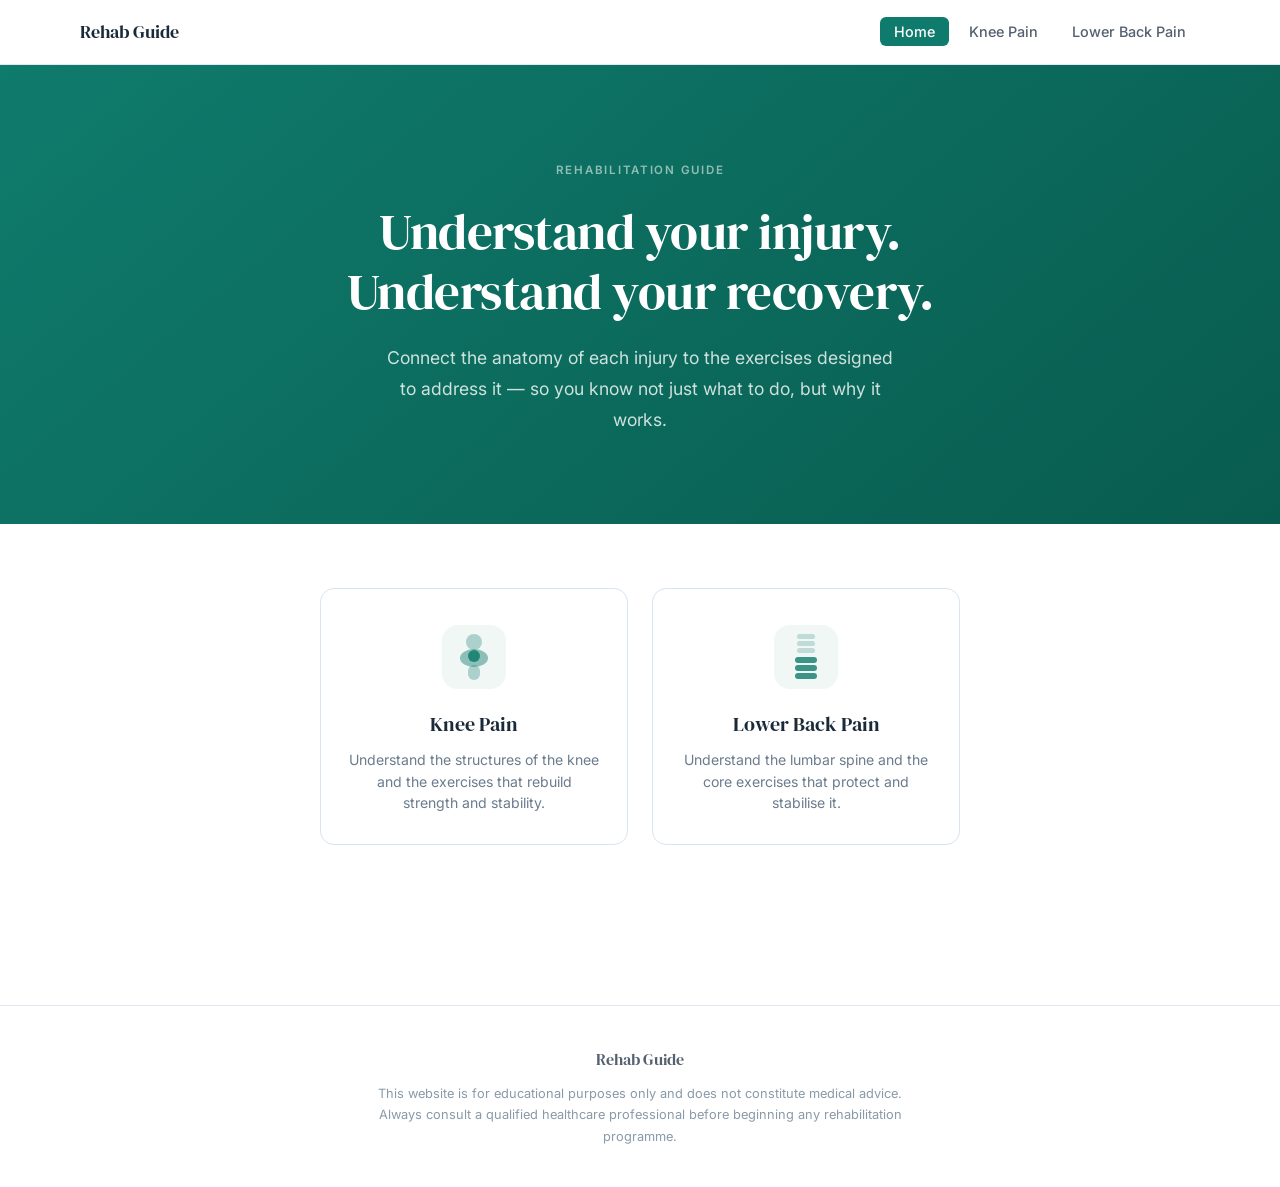
==== index.html @ edf99972 "Polish: hamburger nav, reorder knee cards, clean up inline styles - Add mobile hamburger menu to all" ====
<!DOCTYPE html>
<html lang="en">
<head>
  <meta charset="UTF-8" />
  <meta name="viewport" content="width=device-width, initial-scale=1.0" />
  <title>Rehab Guide — Understand Your Recovery</title>
  <link rel="preconnect" href="https://fonts.googleapis.com">
  <link rel="preconnect" href="https://fonts.gstatic.com" crossorigin>
  <link href="https://fonts.googleapis.com/css2?family=DM+Serif+Display&family=Inter:ital,wght@0,400;0,500;0,600;0,700;1,400&display=swap" rel="stylesheet">
  <link rel="stylesheet" href="styles.css" />
</head>
<body>

  <nav>
    <div class="nav-inner">
      <a href="index.html" class="nav-brand">Rehab Guide</a>
      <button class="nav-hamburger" aria-label="Toggle navigation" aria-expanded="false">
        <svg width="22" height="22" viewBox="0 0 22 22" fill="none" xmlns="http://www.w3.org/2000/svg" aria-hidden="true">
          <rect y="4" width="22" height="2" rx="1" fill="currentColor"/>
          <rect y="10" width="22" height="2" rx="1" fill="currentColor"/>
          <rect y="16" width="22" height="2" rx="1" fill="currentColor"/>
        </svg>
      </button>
      <ul class="nav-links">
        <li><a href="index.html" class="active">Home</a></li>
        <li><a href="knee-pain.html">Knee Pain</a></li>
        <li><a href="lower-back-pain.html">Lower Back Pain</a></li>
      </ul>
    </div>
  </nav>

  <main>
    <div class="home-hero-wrapper">
      <div class="home-hero">
        <div class="hero-eyebrow">Rehabilitation Guide</div>
        <h1>Understand your injury.<br>Understand your recovery.</h1>
        <p>Connect the anatomy of each injury to the exercises designed to address it — so you know not just what to do, but why it works.</p>
      </div>
    </div>

    <div class="page">
      <div class="injury-cards">

        <a href="knee-pain.html" class="injury-card fade-in-section">
          <div class="injury-card-icon" aria-hidden="true">
            <svg width="36" height="48" viewBox="0 0 36 48" fill="none" xmlns="http://www.w3.org/2000/svg">
              <rect x="10" y="1" width="16" height="16" rx="8" fill="currentColor" opacity="0.3"/>
              <ellipse cx="18" cy="25" rx="14" ry="9" fill="currentColor" opacity="0.45"/>
              <circle cx="18" cy="23" r="6" fill="currentColor" opacity="0.85"/>
              <rect x="12" y="32" width="12" height="15" rx="6" fill="currentColor" opacity="0.3"/>
            </svg>
          </div>
          <h2>Knee Pain</h2>
          <p>Understand the structures of the knee and the exercises that rebuild strength and stability.</p>
        </a>

        <a href="lower-back-pain.html" class="injury-card fade-in-section">
          <div class="injury-card-icon" aria-hidden="true">
            <svg width="32" height="48" viewBox="0 0 32 48" fill="none" xmlns="http://www.w3.org/2000/svg">
              <rect x="7" y="1" width="18" height="5" rx="2.5" fill="currentColor" opacity="0.22"/>
              <rect x="7" y="8" width="18" height="5" rx="2.5" fill="currentColor" opacity="0.22"/>
              <rect x="7" y="15" width="18" height="5" rx="2.5" fill="currentColor" opacity="0.22"/>
              <rect x="5" y="24" width="22" height="6" rx="3" fill="currentColor" opacity="0.8"/>
              <rect x="5" y="32" width="22" height="6" rx="3" fill="currentColor" opacity="0.8"/>
              <rect x="5" y="40" width="22" height="6" rx="3" fill="currentColor" opacity="0.8"/>
            </svg>
          </div>
          <h2>Lower Back Pain</h2>
          <p>Understand the lumbar spine and the core exercises that protect and stabilise it.</p>
        </a>

      </div>
    </div>
  </main>

  <footer>
    <p class="footer-brand">Rehab Guide</p>
    <p class="footer-disclaimer">This website is for educational purposes only and does not constitute medical advice. Always consult a qualified healthcare professional before beginning any rehabilitation programme.</p>
  </footer>

  <script src="script.js"></script>
</body>
</html>
---- styles.css ----
/* ===== Google Fonts ===== */
@import url('https://fonts.googleapis.com/css2?family=DM+Serif+Display&family=Inter:ital,wght@0,400;0,500;0,600;0,700;1,400&display=swap');

/* ===== Reset & Base ===== */
*, *::before, *::after {
  box-sizing: border-box;
  margin: 0;
  padding: 0;
}

html {
  scroll-behavior: smooth;
}

body {
  font-family: 'Inter', -apple-system, BlinkMacSystemFont, 'Segoe UI', sans-serif;
  background-color: #ffffff;
  color: #2c3e50;
  line-height: 1.7;
  font-size: 16px;
  -webkit-font-smoothing: antialiased;
}

/* ===== Headings — DM Serif Display ===== */
h1, h2, h3 {
  font-family: 'DM Serif Display', Georgia, serif;
  font-weight: 400;
}

/* ===== Navigation ===== */
nav {
  background-color: #ffffff;
  border-bottom: 1px solid #e2e8f0;
  position: sticky;
  top: 0;
  z-index: 100;
  transition: box-shadow 0.3s ease, border-color 0.3s ease;
}

nav.nav-scrolled {
  box-shadow: 0 2px 20px rgba(0, 0, 0, 0.09);
  border-bottom-color: transparent;
}

.nav-inner {
  max-width: 1200px;
  margin: 0 auto;
  padding: 0 40px;
  display: flex;
  align-items: center;
  justify-content: space-between;
  height: 64px;
}

.nav-brand {
  font-family: 'DM Serif Display', Georgia, serif;
  font-size: 1.15rem;
  font-weight: 400;
  color: #1a2a38;
  text-decoration: none;
}

.nav-links {
  display: flex;
  gap: 6px;
  list-style: none;
}

.nav-links a {
  text-decoration: none;
  color: #556070;
  font-size: 0.9rem;
  font-weight: 500;
  padding: 6px 14px;
  border-radius: 6px;
  transition: background-color 0.15s, color 0.15s;
}

.nav-links a:hover {
  background-color: #f0f7f5;
  color: #0f7b6c;
}

.nav-links a.active {
  background-color: #0f7b6c;
  color: #ffffff;
}

/* ===== Homepage Hero ===== */
.home-hero-wrapper {
  background: linear-gradient(140deg, #0f7b6c 0%, #085c4f 100%);
  padding: 96px 40px 88px;
  text-align: center;
}

.home-hero {
  max-width: 640px;
  margin: 0 auto;
}

.hero-eyebrow {
  font-size: 0.72rem;
  font-weight: 600;
  letter-spacing: 0.15em;
  text-transform: uppercase;
  color: rgba(255, 255, 255, 0.55);
  margin-bottom: 20px;
}

.home-hero h1 {
  font-size: 3.2rem;
  line-height: 1.18;
  margin-bottom: 22px;
  color: #ffffff;
  letter-spacing: -0.01em;
}

.home-hero > p {
  font-size: 1.1rem;
  color: rgba(255, 255, 255, 0.8);
  line-height: 1.75;
  max-width: 520px;
  margin: 0 auto;
}

/* ===== Page Layout ===== */
.page {
  max-width: 1200px;
  margin: 0 auto;
  padding: 64px 40px 80px;
}

/* ===== Injury Cards ===== */
.injury-cards {
  display: grid;
  grid-template-columns: 1fr 1fr;
  gap: 24px;
  max-width: 640px;
  margin: 0 auto;
}

.injury-card {
  display: block;
  text-decoration: none;
  background-color: #ffffff;
  border: 1.5px solid #d9e4ee;
  border-radius: 14px;
  padding: 36px 28px 30px;
  text-align: center;
  transition: border-color 0.2s, box-shadow 0.2s, transform 0.2s;
}

.injury-card:hover {
  border-color: #0f7b6c;
  box-shadow: 0 8px 32px rgba(15, 123, 108, 0.14);
  transform: translateY(-4px);
}

.injury-card-icon {
  display: flex;
  align-items: center;
  justify-content: center;
  width: 64px;
  height: 64px;
  background-color: #f0f7f5;
  border-radius: 16px;
  margin: 0 auto 18px;
  color: #0f7b6c;
  transition: background-color 0.2s;
}

.injury-card:hover .injury-card-icon {
  background-color: #d9eeea;
}

.injury-card h2 {
  font-size: 1.25rem;
  color: #1a2a38;
  margin-bottom: 8px;
}

.injury-card p {
  font-size: 0.88rem;
  color: #6b7c8d;
  line-height: 1.55;
}

/* ===== Inner Page Header ===== */
.page-header {
  padding-bottom: 40px;
  border-bottom: 1px solid #e2e8f0;
  margin-bottom: 52px;
}

.page-header .label {
  font-size: 0.72rem;
  font-weight: 600;
  letter-spacing: 0.13em;
  text-transform: uppercase;
  color: #0f7b6c;
  margin-bottom: 12px;
  display: block;
}

.page-header h1 {
  font-size: 2.7rem;
  line-height: 1.15;
  color: #1a2a38;
  margin-bottom: 14px;
  letter-spacing: -0.02em;
}

.page-header p {
  font-size: 1.05rem;
  color: #556070;
  max-width: 600px;
  line-height: 1.72;
}

/* ===== Section Titles ===== */
.section-title {
  font-size: 1.4rem;
  color: #1a2a38;
  margin-bottom: 20px;
  letter-spacing: -0.01em;
}

.subsection-title {
  font-size: 1rem;
  color: #1a2a38;
  margin-top: 28px;
  margin-bottom: 12px;
  letter-spacing: -0.01em;
}

/* ===== Anatomy Section ===== */
.anatomy-section {
  margin-bottom: 52px;
  max-width: 780px;
}

.anatomy-section p {
  color: #3d4f60;
  margin-bottom: 16px;
  line-height: 1.75;
}

.anatomy-section p:last-child {
  margin-bottom: 0;
}

.muscle-list {
  list-style: none;
  margin: 20px 0;
  display: flex;
  flex-direction: column;
  gap: 10px;
}

.muscle-list li {
  display: flex;
  gap: 14px;
  padding: 14px 18px;
  background-color: #f0f7f5;
  border-radius: 8px;
  border-left: 3px solid #0f7b6c;
  font-size: 0.94rem;
  color: #3d4f60;
  line-height: 1.55;
}

.muscle-list li strong {
  color: #0a5c51;
  font-weight: 600;
  flex-shrink: 0;
}

.structures-list {
  list-style: none;
  margin: 16px 0;
  display: flex;
  flex-direction: column;
  gap: 10px;
}

.structures-list li {
  display: flex;
  align-items: flex-start;
  gap: 12px;
  font-size: 0.94rem;
  color: #3d4f60;
  line-height: 1.55;
}

.structures-list li::before {
  content: '';
  display: inline-block;
  width: 7px;
  height: 7px;
  background-color: #0f7b6c;
  border-radius: 50%;
  margin-top: 8px;
  flex-shrink: 0;
}

.anatomy-note {
  margin-top: 28px;
  padding: 18px 22px;
  background-color: #e4f3ef;
  border-radius: 8px;
  border-left: 3px solid #0f7b6c;
  font-size: 0.93rem;
  color: #3d4f60;
  line-height: 1.65;
}

.anatomy-note strong {
  color: #0a5c51;
}

/* ===== Bridge Section ===== */
.bridge-section {
  background-color: #d9eeea;
  border-radius: 14px;
  padding: 32px 40px;
  margin-bottom: 52px;
}

.bridge-section .section-title {
  color: #0a5c51;
  margin-bottom: 12px;
}

.bridge-section p {
  color: #3d4f60;
  font-size: 0.98rem;
  max-width: 700px;
  line-height: 1.75;
}

/* ===== Exercises Section ===== */
.exercises-section .section-title {
  margin-bottom: 28px;
}

.exercises-grid {
  display: grid;
  grid-template-columns: 1fr 1fr;
  gap: 24px;
}

.exercise-card {
  background-color: #ffffff;
  border: 1.5px solid #d9e4ee;
  border-radius: 14px;
  overflow: hidden;
  transition: transform 0.22s ease, box-shadow 0.22s ease, border-color 0.22s;
}

.exercise-card:hover {
  transform: translateY(-5px);
  box-shadow: 0 12px 36px rgba(15, 123, 108, 0.14);
  border-color: #0f7b6c;
}

.exercise-card-header {
  background-color: #f0f7f5;
  padding: 16px 24px 18px;
  border-bottom: 1px solid #e2eaf2;
}

.exercise-phase {
  display: inline-block;
  font-size: 0.64rem;
  font-weight: 700;
  letter-spacing: 0.1em;
  text-transform: uppercase;
  padding: 3px 9px;
  border-radius: 20px;
  margin-bottom: 8px;
}

.phase-1 { background-color: #ddf0eb; color: #0a5c51; }
.phase-2 { background-color: #b8dfd6; color: #075046; }
.phase-3 { background-color: #0f7b6c; color: #ffffff; }

.exercise-card-header h3 {
  font-size: 1.15rem;
  color: #1a2a38;
  letter-spacing: -0.01em;
}

.exercise-card-body {
  padding: 20px 24px;
  display: grid;
  grid-template-columns: 1fr 1fr;
  gap: 20px;
}

.exercise-section-label {
  font-size: 0.67rem;
  font-weight: 700;
  letter-spacing: 0.11em;
  text-transform: uppercase;
  margin-bottom: 8px;
  display: block;
}

.how-to .exercise-section-label {
  color: #0f7b6c;
}

.why-it-works .exercise-section-label {
  color: #0a5c51;
}

.exercise-card-body p {
  font-size: 0.91rem;
  color: #3d4f60;
  line-height: 1.68;
}

.how-to {
  padding-right: 20px;
  border-right: 1px solid #e2eaf2;
}

/* ===== Footer ===== */
footer {
  border-top: 1px solid #e2e8f0;
  padding: 40px;
  text-align: center;
  margin-top: 80px;
}

.footer-brand {
  font-family: 'DM Serif Display', Georgia, serif;
  font-size: 1rem;
  color: #556070;
  margin-bottom: 10px;
}

.footer-disclaimer {
  font-size: 0.8rem;
  color: #8a9aaa;
  max-width: 540px;
  margin: 0 auto;
  line-height: 1.65;
}

/* ===== Anatomy Figure ===== */
.anatomy-figure {
  margin: 32px auto;
  max-width: 440px;
  background-color: #f0f7f5;
  border: 1px solid #e2eaf2;
  border-radius: 12px;
  overflow: hidden;
  text-align: center;
}

.anatomy-figure img {
  width: 100%;
  max-height: 360px;
  object-fit: contain;
  display: block;
  padding: 16px;
}

figcaption {
  font-size: 0.74rem;
  color: #8a9aaa;
  padding: 6px 14px 12px;
  line-height: 1.5;
  font-style: italic;
}

/* ===== Exercise Image ===== */
.exercise-image {
  background-color: #f0f7f5;
  border-bottom: 1px solid #e2eaf2;
}

.exercise-image img {
  width: 100%;
  height: 220px;
  object-fit: contain;
  display: block;
}

.exercise-image figcaption {
  padding: 6px 16px 10px;
  text-align: center;
}

/* ===== Scroll Fade Animation ===== */
.fade-in-section {
  opacity: 0;
  transform: translateY(28px);
  transition: opacity 0.6s ease, transform 0.6s ease;
}

.fade-in-section.is-visible {
  opacity: 1;
  transform: translateY(0);
}

/* ===== Hamburger Button ===== */
.nav-hamburger {
  display: none;
  background: none;
  border: none;
  cursor: pointer;
  padding: 6px;
  color: #556070;
  border-radius: 6px;
  transition: background-color 0.15s, color 0.15s;
}

.nav-hamburger:hover {
  background-color: #f0f7f5;
  color: #0f7b6c;
}

.nav-hamburger svg {
  display: block;
}

/* ===== Tablet: collapse exercise grid ===== */
@media (max-width: 900px) {
  .exercises-grid {
    grid-template-columns: 1fr;
  }
}

/* ===== Mobile ===== */
@media (max-width: 640px) {
  .home-hero-wrapper {
    padding: 64px 24px 56px;
  }

  .home-hero h1 {
    font-size: 2.1rem;
  }

  .injury-cards {
    grid-template-columns: 1fr;
    max-width: 100%;
  }

  .nav-inner {
    padding: 0 16px;
    flex-wrap: wrap;
    height: auto;
    min-height: 56px;
  }

  .nav-brand {
    font-size: 1rem;
    padding: 16px 0;
  }

  .nav-hamburger {
    display: flex;
    align-items: center;
    justify-content: center;
  }

  .nav-links {
    display: none;
    flex-direction: column;
    width: 100%;
    padding: 8px 0 16px;
    gap: 2px;
  }

  .nav-links.nav-open {
    display: flex;
  }

  .nav-links a {
    padding: 10px 12px;
    font-size: 0.9rem;
    border-radius: 8px;
  }

  .page-header h1 {
    font-size: 1.9rem;
  }

  .page {
    padding: 40px 20px 60px;
  }

  .bridge-section {
    padding: 24px 20px;
  }

  .anatomy-section {
    max-width: 100%;
  }

  .exercise-card-body {
    grid-template-columns: 1fr;
    gap: 16px;
  }

  .how-to {
    padding-right: 0;
    border-right: none;
    border-bottom: 1px solid #e2eaf2;
    padding-bottom: 16px;
  }

  footer {
    padding: 32px 20px;
  }
}
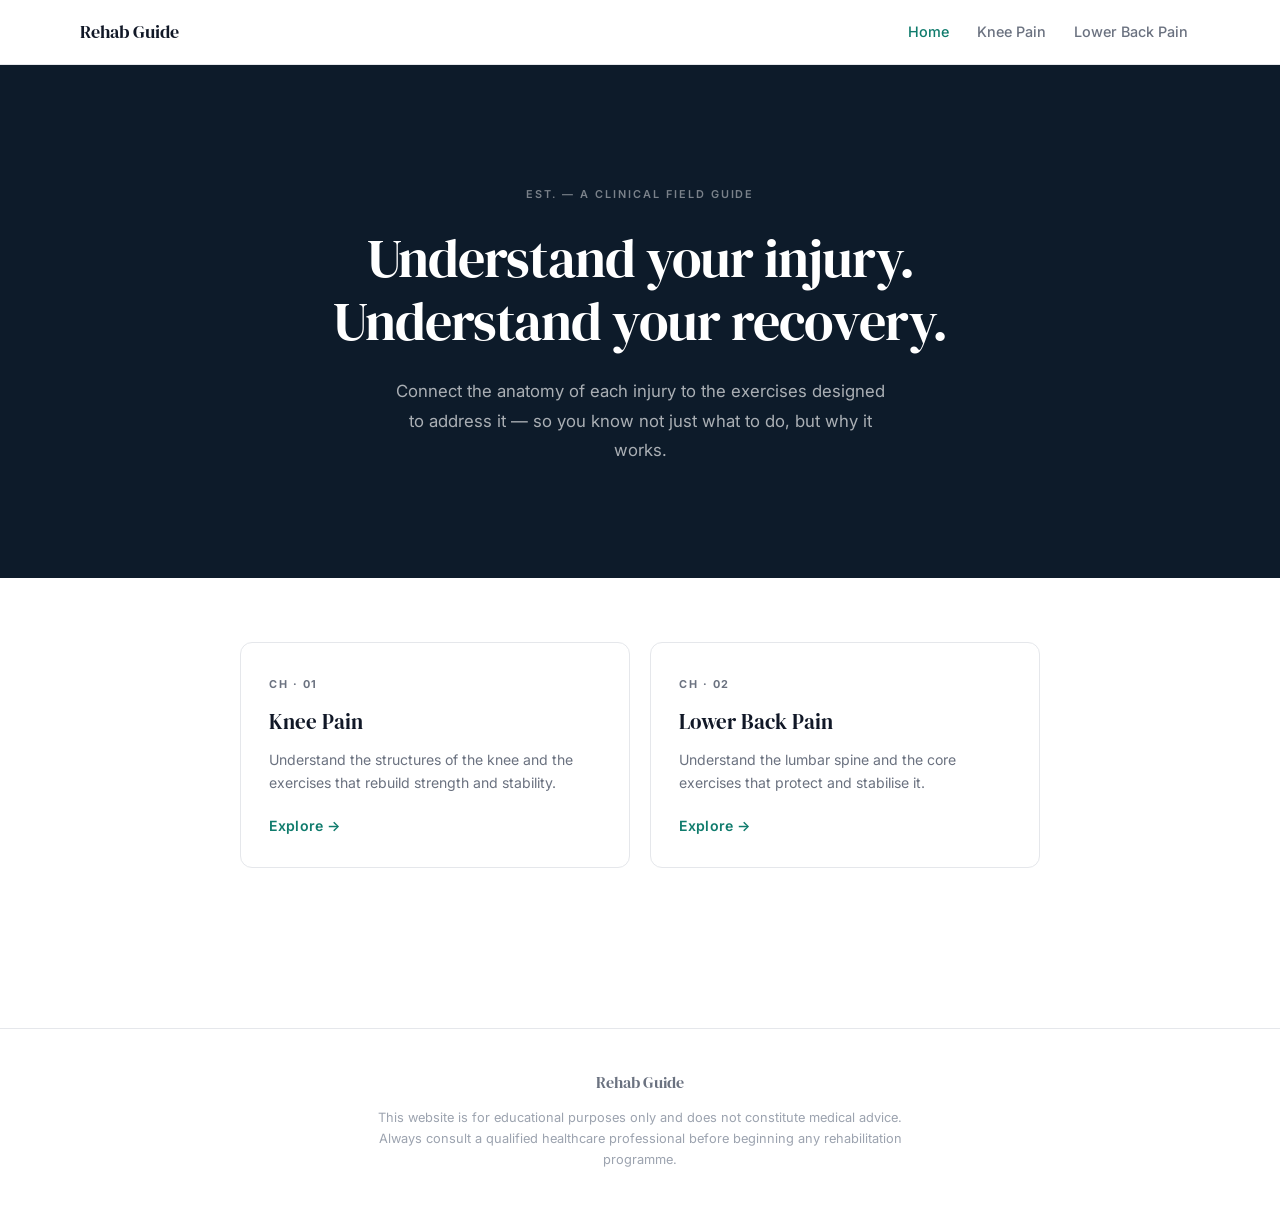
==== commit 046c790f: "Editorial redesign inspired by The Rowing Index - Dark navy hero (#0d1b2a), replacing teal gradient " ====
--- a/index.html
+++ b/index.html
@@ -32,7 +32,7 @@
   <main>
     <div class="home-hero-wrapper">
       <div class="home-hero">
-        <div class="hero-eyebrow">Rehabilitation Guide</div>
+        <div class="hero-eyebrow">Est. — A clinical field guide</div>
         <h1>Understand your injury.<br>Understand your recovery.</h1>
         <p>Connect the anatomy of each injury to the exercises designed to address it — so you know not just what to do, but why it works.</p>
       </div>
@@ -42,31 +42,17 @@
       <div class="injury-cards">
 
         <a href="knee-pain.html" class="injury-card fade-in-section">
-          <div class="injury-card-icon" aria-hidden="true">
-            <svg width="36" height="48" viewBox="0 0 36 48" fill="none" xmlns="http://www.w3.org/2000/svg">
-              <rect x="10" y="1" width="16" height="16" rx="8" fill="currentColor" opacity="0.3"/>
-              <ellipse cx="18" cy="25" rx="14" ry="9" fill="currentColor" opacity="0.45"/>
-              <circle cx="18" cy="23" r="6" fill="currentColor" opacity="0.85"/>
-              <rect x="12" y="32" width="12" height="15" rx="6" fill="currentColor" opacity="0.3"/>
-            </svg>
-          </div>
+          <span class="card-chapter">CH · 01</span>
           <h2>Knee Pain</h2>
           <p>Understand the structures of the knee and the exercises that rebuild strength and stability.</p>
+          <span class="card-cta">Explore →</span>
         </a>
 
         <a href="lower-back-pain.html" class="injury-card fade-in-section">
-          <div class="injury-card-icon" aria-hidden="true">
-            <svg width="32" height="48" viewBox="0 0 32 48" fill="none" xmlns="http://www.w3.org/2000/svg">
-              <rect x="7" y="1" width="18" height="5" rx="2.5" fill="currentColor" opacity="0.22"/>
-              <rect x="7" y="8" width="18" height="5" rx="2.5" fill="currentColor" opacity="0.22"/>
-              <rect x="7" y="15" width="18" height="5" rx="2.5" fill="currentColor" opacity="0.22"/>
-              <rect x="5" y="24" width="22" height="6" rx="3" fill="currentColor" opacity="0.8"/>
-              <rect x="5" y="32" width="22" height="6" rx="3" fill="currentColor" opacity="0.8"/>
-              <rect x="5" y="40" width="22" height="6" rx="3" fill="currentColor" opacity="0.8"/>
-            </svg>
-          </div>
+          <span class="card-chapter">CH · 02</span>
           <h2>Lower Back Pain</h2>
           <p>Understand the lumbar spine and the core exercises that protect and stabilise it.</p>
+          <span class="card-cta">Explore →</span>
         </a>
 
       </div>
--- a/styles.css
+++ b/styles.css
@@ -15,7 +15,7 @@
 body {
   font-family: 'Inter', -apple-system, BlinkMacSystemFont, 'Segoe UI', sans-serif;
   background-color: #ffffff;
-  color: #2c3e50;
+  color: #374151;
   line-height: 1.7;
   font-size: 16px;
   -webkit-font-smoothing: antialiased;
@@ -25,20 +25,21 @@
 h1, h2, h3 {
   font-family: 'DM Serif Display', Georgia, serif;
   font-weight: 400;
+  color: #111827;
 }
 
 /* ===== Navigation ===== */
 nav {
   background-color: #ffffff;
-  border-bottom: 1px solid #e2e8f0;
+  border-bottom: 1px solid #e5e7eb;
   position: sticky;
   top: 0;
   z-index: 100;
-  transition: box-shadow 0.3s ease, border-color 0.3s ease;
+  transition: box-shadow 0.3s ease;
 }
 
 nav.nav-scrolled {
-  box-shadow: 0 2px 20px rgba(0, 0, 0, 0.09);
+  box-shadow: 0 2px 16px rgba(0, 0, 0, 0.07);
   border-bottom-color: transparent;
 }
 
@@ -56,40 +57,38 @@
   font-family: 'DM Serif Display', Georgia, serif;
   font-size: 1.15rem;
   font-weight: 400;
-  color: #1a2a38;
+  color: #111827;
   text-decoration: none;
 }
 
 .nav-links {
   display: flex;
-  gap: 6px;
+  gap: 4px;
   list-style: none;
 }
 
 .nav-links a {
   text-decoration: none;
-  color: #556070;
+  color: #6b7280;
   font-size: 0.9rem;
   font-weight: 500;
-  padding: 6px 14px;
+  padding: 6px 12px;
   border-radius: 6px;
-  transition: background-color 0.15s, color 0.15s;
+  transition: color 0.15s;
 }
 
 .nav-links a:hover {
-  background-color: #f0f7f5;
+  color: #111827;
+}
+
+.nav-links a.active {
   color: #0f7b6c;
-}
-
-.nav-links a.active {
-  background-color: #0f7b6c;
-  color: #ffffff;
 }
 
 /* ===== Homepage Hero ===== */
 .home-hero-wrapper {
-  background: linear-gradient(140deg, #0f7b6c 0%, #085c4f 100%);
-  padding: 96px 40px 88px;
+  background-color: #0d1b2a;
+  padding: 120px 40px 112px;
   text-align: center;
 }
 
@@ -99,27 +98,27 @@
 }
 
 .hero-eyebrow {
-  font-size: 0.72rem;
+  font-size: 0.68rem;
   font-weight: 600;
-  letter-spacing: 0.15em;
+  letter-spacing: 0.18em;
   text-transform: uppercase;
-  color: rgba(255, 255, 255, 0.55);
-  margin-bottom: 20px;
+  color: rgba(255, 255, 255, 0.45);
+  margin-bottom: 24px;
 }
 
 .home-hero h1 {
-  font-size: 3.2rem;
-  line-height: 1.18;
-  margin-bottom: 22px;
+  font-size: 3.4rem;
+  line-height: 1.15;
+  margin-bottom: 24px;
   color: #ffffff;
-  letter-spacing: -0.01em;
+  letter-spacing: -0.02em;
 }
 
 .home-hero > p {
-  font-size: 1.1rem;
-  color: rgba(255, 255, 255, 0.8);
-  line-height: 1.75;
-  max-width: 520px;
+  font-size: 1.05rem;
+  color: rgba(255, 255, 255, 0.65);
+  line-height: 1.78;
+  max-width: 500px;
   margin: 0 auto;
 }
 
@@ -130,12 +129,57 @@
   padding: 64px 40px 80px;
 }
 
+/* ===== Chapter / Section Numbering ===== */
+.chapter-label {
+  font-size: 0.68rem;
+  font-weight: 700;
+  letter-spacing: 0.18em;
+  text-transform: uppercase;
+  color: #0f7b6c;
+  margin-bottom: 10px;
+  display: block;
+}
+
+.section-marker {
+  font-size: 0.68rem;
+  font-weight: 700;
+  letter-spacing: 0.14em;
+  text-transform: uppercase;
+  color: #6b7280;
+  margin-bottom: 10px;
+  display: block;
+}
+
+.card-chapter {
+  font-size: 0.68rem;
+  font-weight: 700;
+  letter-spacing: 0.14em;
+  text-transform: uppercase;
+  color: #6b7280;
+  margin-bottom: 10px;
+  display: block;
+}
+
+.card-cta {
+  display: inline-block;
+  margin-top: 20px;
+  font-size: 0.88rem;
+  font-weight: 600;
+  color: #0f7b6c;
+  text-decoration: none;
+  letter-spacing: 0.01em;
+}
+
+.card-cta:hover {
+  text-decoration: underline;
+}
+
 /* ===== Injury Cards ===== */
 .injury-cards {
   display: grid;
   grid-template-columns: 1fr 1fr;
-  gap: 24px;
-  max-width: 640px;
+  gap: 20px;
+  max-width: 800px;
   margin: 0 auto;
 }
 
@@ -143,76 +187,47 @@
   display: block;
   text-decoration: none;
   background-color: #ffffff;
-  border: 1.5px solid #d9e4ee;
-  border-radius: 14px;
-  padding: 36px 28px 30px;
-  text-align: center;
-  transition: border-color 0.2s, box-shadow 0.2s, transform 0.2s;
+  border: 1px solid #e5e7eb;
+  border-radius: 12px;
+  padding: 32px 28px 28px;
+  transition: box-shadow 0.2s, transform 0.2s;
 }
 
 .injury-card:hover {
-  border-color: #0f7b6c;
-  box-shadow: 0 8px 32px rgba(15, 123, 108, 0.14);
-  transform: translateY(-4px);
-}
-
-.injury-card-icon {
-  display: flex;
-  align-items: center;
-  justify-content: center;
-  width: 64px;
-  height: 64px;
-  background-color: #f0f7f5;
-  border-radius: 16px;
-  margin: 0 auto 18px;
-  color: #0f7b6c;
-  transition: background-color 0.2s;
-}
-
-.injury-card:hover .injury-card-icon {
-  background-color: #d9eeea;
+  box-shadow: 0 4px 24px rgba(0, 0, 0, 0.08);
+  transform: translateY(-3px);
 }
 
 .injury-card h2 {
-  font-size: 1.25rem;
-  color: #1a2a38;
-  margin-bottom: 8px;
+  font-size: 1.3rem;
+  color: #111827;
+  margin-bottom: 10px;
 }
 
 .injury-card p {
   font-size: 0.88rem;
-  color: #6b7c8d;
-  line-height: 1.55;
+  color: #6b7280;
+  line-height: 1.6;
 }
 
 /* ===== Inner Page Header ===== */
 .page-header {
   padding-bottom: 40px;
-  border-bottom: 1px solid #e2e8f0;
-  margin-bottom: 52px;
-}
-
-.page-header .label {
-  font-size: 0.72rem;
-  font-weight: 600;
-  letter-spacing: 0.13em;
-  text-transform: uppercase;
-  color: #0f7b6c;
-  margin-bottom: 12px;
-  display: block;
+  border-bottom: 1px solid #e5e7eb;
+  margin-bottom: 56px;
 }
 
 .page-header h1 {
-  font-size: 2.7rem;
-  line-height: 1.15;
-  color: #1a2a38;
+  font-size: 2.8rem;
+  line-height: 1.12;
+  color: #111827;
   margin-bottom: 14px;
   letter-spacing: -0.02em;
 }
 
 .page-header p {
   font-size: 1.05rem;
-  color: #556070;
+  color: #6b7280;
   max-width: 600px;
   line-height: 1.72;
 }
@@ -220,14 +235,14 @@
 /* ===== Section Titles ===== */
 .section-title {
   font-size: 1.4rem;
-  color: #1a2a38;
+  color: #111827;
   margin-bottom: 20px;
   letter-spacing: -0.01em;
 }
 
 .subsection-title {
   font-size: 1rem;
-  color: #1a2a38;
+  color: #111827;
   margin-top: 28px;
   margin-bottom: 12px;
   letter-spacing: -0.01em;
@@ -240,9 +255,9 @@
 }
 
 .anatomy-section p {
-  color: #3d4f60;
+  color: #374151;
   margin-bottom: 16px;
-  line-height: 1.75;
+  line-height: 1.78;
 }
 
 .anatomy-section p:last-child {
@@ -254,23 +269,23 @@
   margin: 20px 0;
   display: flex;
   flex-direction: column;
-  gap: 10px;
+  gap: 8px;
 }
 
 .muscle-list li {
   display: flex;
   gap: 14px;
   padding: 14px 18px;
-  background-color: #f0f7f5;
+  background-color: #f8f7f4;
   border-radius: 8px;
-  border-left: 3px solid #0f7b6c;
+  border-left: 2px solid #e5e7eb;
   font-size: 0.94rem;
-  color: #3d4f60;
-  line-height: 1.55;
+  color: #374151;
+  line-height: 1.58;
 }
 
 .muscle-list li strong {
-  color: #0a5c51;
+  color: #111827;
   font-weight: 600;
   flex-shrink: 0;
 }
@@ -288,54 +303,55 @@
   align-items: flex-start;
   gap: 12px;
   font-size: 0.94rem;
-  color: #3d4f60;
-  line-height: 1.55;
+  color: #374151;
+  line-height: 1.58;
 }
 
 .structures-list li::before {
   content: '';
   display: inline-block;
-  width: 7px;
-  height: 7px;
-  background-color: #0f7b6c;
+  width: 6px;
+  height: 6px;
+  background-color: #9ca3af;
   border-radius: 50%;
-  margin-top: 8px;
+  margin-top: 9px;
   flex-shrink: 0;
 }
 
 .anatomy-note {
   margin-top: 28px;
   padding: 18px 22px;
-  background-color: #e4f3ef;
+  background-color: #f8f7f4;
   border-radius: 8px;
-  border-left: 3px solid #0f7b6c;
+  border-left: 2px solid #0f7b6c;
   font-size: 0.93rem;
-  color: #3d4f60;
-  line-height: 1.65;
+  color: #374151;
+  line-height: 1.68;
 }
 
 .anatomy-note strong {
-  color: #0a5c51;
+  color: #111827;
 }
 
 /* ===== Bridge Section ===== */
 .bridge-section {
-  background-color: #d9eeea;
-  border-radius: 14px;
+  background-color: #f8f7f4;
+  border: 1px solid #e5e7eb;
+  border-radius: 8px;
   padding: 32px 40px;
   margin-bottom: 52px;
 }
 
 .bridge-section .section-title {
-  color: #0a5c51;
+  color: #111827;
   margin-bottom: 12px;
 }
 
 .bridge-section p {
-  color: #3d4f60;
+  color: #374151;
   font-size: 0.98rem;
   max-width: 700px;
-  line-height: 1.75;
+  line-height: 1.78;
 }
 
 /* ===== Exercises Section ===== */
@@ -346,27 +362,26 @@
 .exercises-grid {
   display: grid;
   grid-template-columns: 1fr 1fr;
-  gap: 24px;
+  gap: 20px;
 }
 
 .exercise-card {
   background-color: #ffffff;
-  border: 1.5px solid #d9e4ee;
-  border-radius: 14px;
+  border: 1px solid #e5e7eb;
+  border-radius: 12px;
   overflow: hidden;
-  transition: transform 0.22s ease, box-shadow 0.22s ease, border-color 0.22s;
+  transition: transform 0.2s ease, box-shadow 0.2s ease;
 }
 
 .exercise-card:hover {
-  transform: translateY(-5px);
-  box-shadow: 0 12px 36px rgba(15, 123, 108, 0.14);
-  border-color: #0f7b6c;
+  transform: translateY(-4px);
+  box-shadow: 0 8px 28px rgba(0, 0, 0, 0.09);
 }
 
 .exercise-card-header {
-  background-color: #f0f7f5;
+  background-color: #ffffff;
   padding: 16px 24px 18px;
-  border-bottom: 1px solid #e2eaf2;
+  border-bottom: 1px solid #e5e7eb;
 }
 
 .exercise-phase {
@@ -380,13 +395,13 @@
   margin-bottom: 8px;
 }
 
-.phase-1 { background-color: #ddf0eb; color: #0a5c51; }
-.phase-2 { background-color: #b8dfd6; color: #075046; }
-.phase-3 { background-color: #0f7b6c; color: #ffffff; }
+.phase-1 { background-color: #f3f4f6; color: #374151; }
+.phase-2 { background-color: #e5e7eb; color: #111827; }
+.phase-3 { background-color: #111827; color: #ffffff; }
 
 .exercise-card-header h3 {
   font-size: 1.15rem;
-  color: #1a2a38;
+  color: #111827;
   letter-spacing: -0.01em;
 }
 
@@ -404,30 +419,23 @@
   text-transform: uppercase;
   margin-bottom: 8px;
   display: block;
-}
-
-.how-to .exercise-section-label {
-  color: #0f7b6c;
-}
-
-.why-it-works .exercise-section-label {
-  color: #0a5c51;
+  color: #6b7280;
 }
 
 .exercise-card-body p {
   font-size: 0.91rem;
-  color: #3d4f60;
+  color: #374151;
   line-height: 1.68;
 }
 
 .how-to {
   padding-right: 20px;
-  border-right: 1px solid #e2eaf2;
+  border-right: 1px solid #e5e7eb;
 }
 
 /* ===== Footer ===== */
 footer {
-  border-top: 1px solid #e2e8f0;
+  border-top: 1px solid #e5e7eb;
   padding: 40px;
   text-align: center;
   margin-top: 80px;
@@ -436,13 +444,13 @@
 .footer-brand {
   font-family: 'DM Serif Display', Georgia, serif;
   font-size: 1rem;
-  color: #556070;
+  color: #6b7280;
   margin-bottom: 10px;
 }
 
 .footer-disclaimer {
   font-size: 0.8rem;
-  color: #8a9aaa;
+  color: #9ca3af;
   max-width: 540px;
   margin: 0 auto;
   line-height: 1.65;
@@ -452,9 +460,9 @@
 .anatomy-figure {
   margin: 32px auto;
   max-width: 440px;
-  background-color: #f0f7f5;
-  border: 1px solid #e2eaf2;
-  border-radius: 12px;
+  background-color: #f8f7f4;
+  border: 1px solid #e5e7eb;
+  border-radius: 10px;
   overflow: hidden;
   text-align: center;
 }
@@ -469,7 +477,7 @@
 
 figcaption {
   font-size: 0.74rem;
-  color: #8a9aaa;
+  color: #9ca3af;
   padding: 6px 14px 12px;
   line-height: 1.5;
   font-style: italic;
@@ -477,8 +485,8 @@
 
 /* ===== Exercise Image ===== */
 .exercise-image {
-  background-color: #f0f7f5;
-  border-bottom: 1px solid #e2eaf2;
+  background-color: #f8f7f4;
+  border-bottom: 1px solid #e5e7eb;
 }
 
 .exercise-image img {
@@ -496,7 +504,7 @@
 /* ===== Scroll Fade Animation ===== */
 .fade-in-section {
   opacity: 0;
-  transform: translateY(28px);
+  transform: translateY(24px);
   transition: opacity 0.6s ease, transform 0.6s ease;
 }
 
@@ -512,14 +520,13 @@
   border: none;
   cursor: pointer;
   padding: 6px;
-  color: #556070;
+  color: #6b7280;
   border-radius: 6px;
-  transition: background-color 0.15s, color 0.15s;
+  transition: color 0.15s;
 }
 
 .nav-hamburger:hover {
-  background-color: #f0f7f5;
-  color: #0f7b6c;
+  color: #111827;
 }
 
 .nav-hamburger svg {
@@ -536,11 +543,11 @@
 /* ===== Mobile ===== */
 @media (max-width: 640px) {
   .home-hero-wrapper {
-    padding: 64px 24px 56px;
+    padding: 80px 24px 72px;
   }
 
   .home-hero h1 {
-    font-size: 2.1rem;
+    font-size: 2.2rem;
   }
 
   .injury-cards {
@@ -581,11 +588,10 @@
   .nav-links a {
     padding: 10px 12px;
     font-size: 0.9rem;
-    border-radius: 8px;
   }
 
   .page-header h1 {
-    font-size: 1.9rem;
+    font-size: 2rem;
   }
 
   .page {
@@ -608,7 +614,7 @@
   .how-to {
     padding-right: 0;
     border-right: none;
-    border-bottom: 1px solid #e2eaf2;
+    border-bottom: 1px solid #e5e7eb;
     padding-bottom: 16px;
   }
 
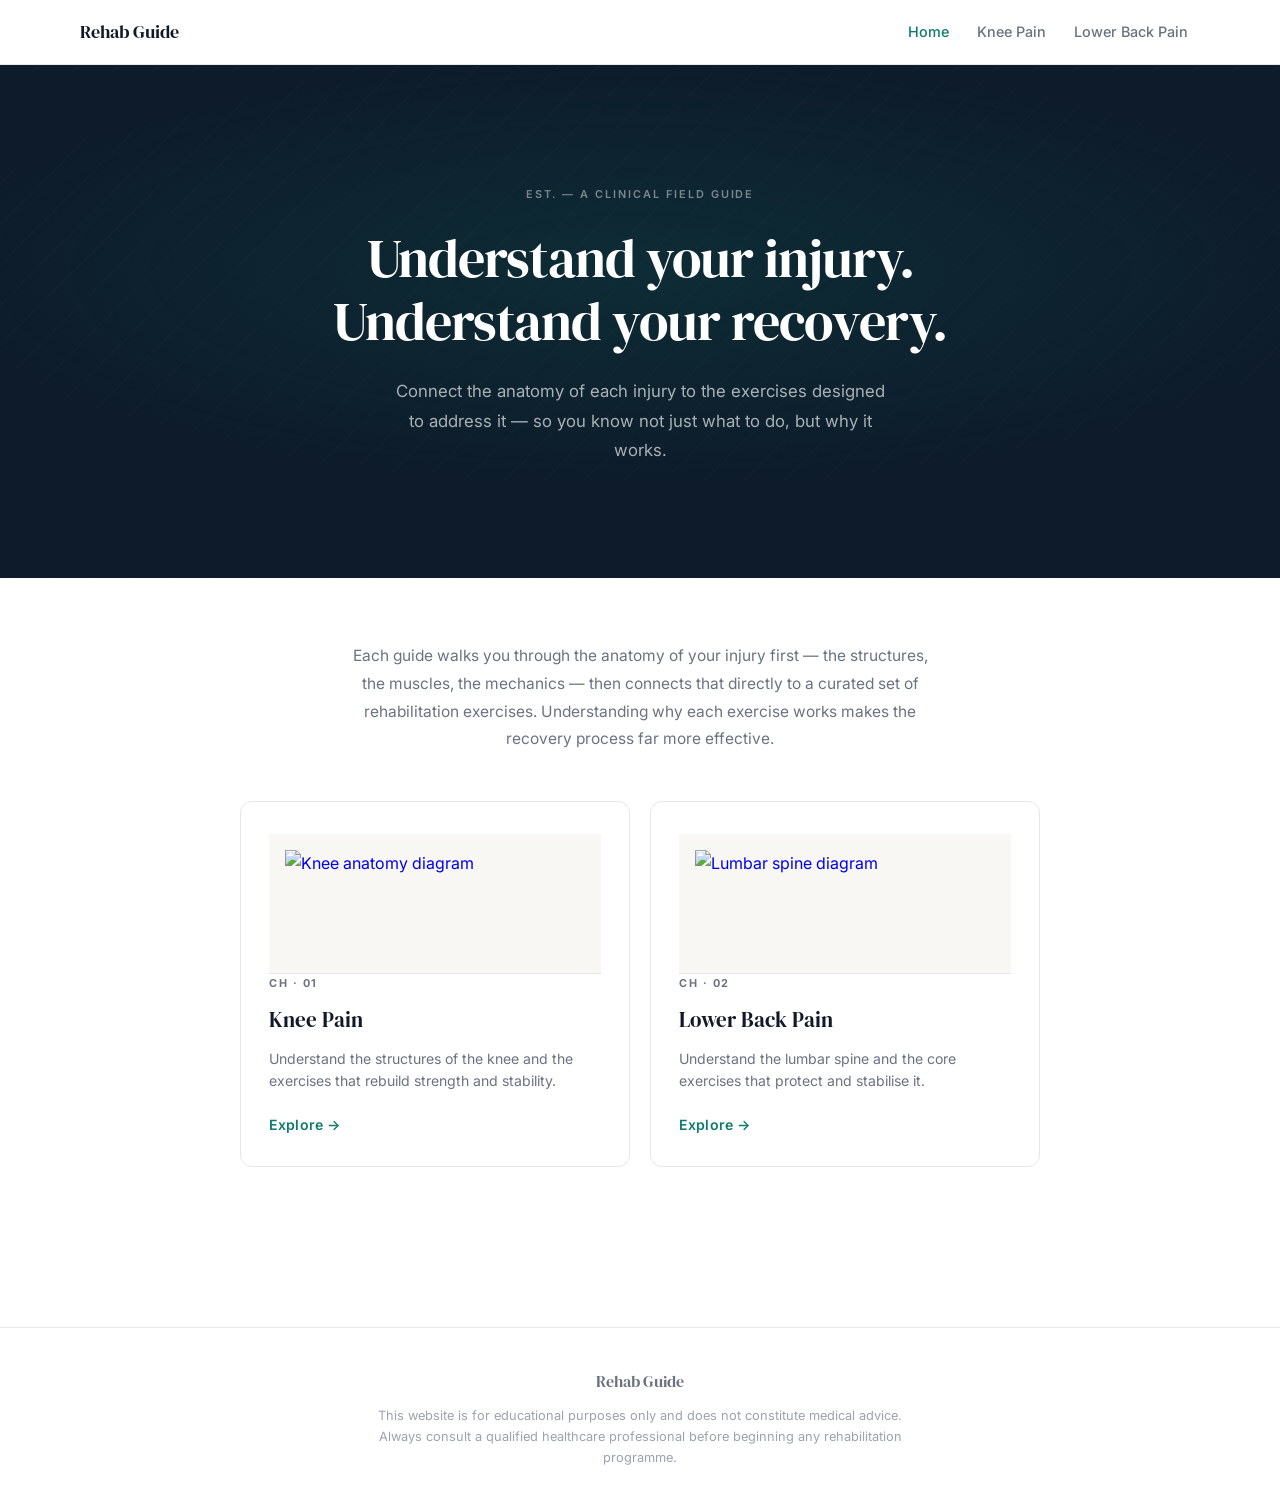
==== commit 43200e9d: "UI polish, content fixes, and UX additions - Hero: teal radial glow + diagonal texture background - " ====
--- a/index.html
+++ b/index.html
@@ -30,7 +30,7 @@
   </nav>
 
   <main>
-    <div class="home-hero-wrapper">
+    <div class="home-hero-wrapper" style="background-image: radial-gradient(ellipse 80% 60% at 50% 40%, rgba(15,123,108,0.18) 0%, transparent 70%), url(&quot;data:image/svg+xml,%3Csvg width='40' height='40' viewBox='0 0 40 40' xmlns='http://www.w3.org/2000/svg'%3E%3Cpath d='M0 40L40 0' stroke='rgba(255,255,255,0.025)' stroke-width='1'/%3E%3C/svg%3E&quot;);">
       <div class="home-hero">
         <div class="hero-eyebrow">Est. — A clinical field guide</div>
         <h1>Understand your injury.<br>Understand your recovery.</h1>
@@ -39,9 +39,13 @@
     </div>
 
     <div class="page">
+      <div class="how-to-guide fade-in-section">
+        <p class="how-to-guide-text">Each guide walks you through the anatomy of your injury first — the structures, the muscles, the mechanics — then connects that directly to a curated set of rehabilitation exercises. Understanding why each exercise works makes the recovery process far more effective.</p>
+      </div>
       <div class="injury-cards">
 
         <a href="knee-pain.html" class="injury-card fade-in-section">
+          <img class="card-cover-img" src="https://upload.wikimedia.org/wikipedia/commons/thumb/1/16/Knee_diagram.svg/240px-Knee_diagram.svg.png" alt="Knee anatomy diagram" loading="lazy" />
           <span class="card-chapter">CH · 01</span>
           <h2>Knee Pain</h2>
           <p>Understand the structures of the knee and the exercises that rebuild strength and stability.</p>
@@ -49,6 +53,7 @@
         </a>
 
         <a href="lower-back-pain.html" class="injury-card fade-in-section">
+          <img class="card-cover-img" src="https://upload.wikimedia.org/wikipedia/commons/4/4f/Lower_back_pain.svg" alt="Lumbar spine diagram" loading="lazy" />
           <span class="card-chapter">CH · 02</span>
           <h2>Lower Back Pain</h2>
           <p>Understand the lumbar spine and the core exercises that protect and stabilise it.</p>
--- a/styles.css
+++ b/styles.css
@@ -88,6 +88,9 @@
 /* ===== Homepage Hero ===== */
 .home-hero-wrapper {
   background-color: #0d1b2a;
+  background-image:
+    radial-gradient(ellipse 80% 60% at 50% 40%, rgba(15,123,108,0.18) 0%, transparent 70%),
+    url("data:image/svg+xml,%3Csvg width='40' height='40' viewBox='0 0 40 40' xmlns='http://www.w3.org/2000/svg'%3E%3Cpath d='M0 40L40 0' stroke='rgba(255,255,255,0.025)' stroke-width='1'/%3E%3C/svg%3E");
   padding: 120px 40px 112px;
   text-align: center;
 }
@@ -267,18 +270,20 @@
 .muscle-list {
   list-style: none;
   margin: 20px 0;
+  display: grid;
+  grid-template-columns: repeat(2, 1fr);
+  gap: 16px;
+}
+
+.muscle-list li {
   display: flex;
   flex-direction: column;
-  gap: 8px;
-}
-
-.muscle-list li {
-  display: flex;
-  gap: 14px;
-  padding: 14px 18px;
+  gap: 0;
+  padding: 0;
   background-color: #f8f7f4;
-  border-radius: 8px;
-  border-left: 2px solid #e5e7eb;
+  border-radius: 10px;
+  border: 1px solid #e5e7eb;
+  overflow: hidden;
   font-size: 0.94rem;
   color: #374151;
   line-height: 1.58;
@@ -287,35 +292,60 @@
 .muscle-list li strong {
   color: #111827;
   font-weight: 600;
-  flex-shrink: 0;
+}
+
+.muscle-thumbnail {
+  width: 100%;
+  height: 200px;
+  object-fit: contain;
+  background-color: #eeecea;
+  display: block;
+}
+
+.muscle-text {
+  padding: 14px 16px;
+}
+
+.exercise-pairing {
+  margin-top: 10px;
+  padding-top: 10px;
+  border-top: 1px solid #f3f4f6;
+  font-size: 0.85rem;
+  color: #6b7280;
+  line-height: 1.6;
+  font-style: italic;
 }
 
 .structures-list {
   list-style: none;
   margin: 16px 0;
+  display: grid;
+  grid-template-columns: repeat(3, 1fr);
+  gap: 10px;
+}
+
+.structures-list li {
   display: flex;
   flex-direction: column;
-  gap: 10px;
-}
-
-.structures-list li {
-  display: flex;
-  align-items: flex-start;
-  gap: 12px;
-  font-size: 0.94rem;
-  color: #374151;
-  line-height: 1.58;
+  gap: 6px;
+  padding: 14px 16px;
+  background-color: #f8f7f4;
+  border: 1px solid #e5e7eb;
+  border-left: 2px solid #0f7b6c;
+  border-radius: 8px;
+  font-size: 0.9rem;
+  color: #4b5563;
+  line-height: 1.55;
 }
 
 .structures-list li::before {
-  content: '';
-  display: inline-block;
-  width: 6px;
-  height: 6px;
-  background-color: #9ca3af;
-  border-radius: 50%;
-  margin-top: 9px;
-  flex-shrink: 0;
+  display: none;
+}
+
+.structures-list li strong {
+  color: #111827;
+  font-weight: 600;
+  font-size: 0.93rem;
 }
 
 .anatomy-note {
@@ -335,8 +365,8 @@
 
 /* ===== Bridge Section ===== */
 .bridge-section {
-  background-color: #f8f7f4;
-  border: 1px solid #e5e7eb;
+  background-color: #faf6f1;
+  border: 1px solid #e5e7eb; border-top: 2px solid #0f7b6c; border-left: 3px solid #0f7b6c;
   border-radius: 8px;
   padding: 32px 40px;
   margin-bottom: 52px;
@@ -376,6 +406,7 @@
 .exercise-card:hover {
   transform: translateY(-4px);
   box-shadow: 0 8px 28px rgba(0, 0, 0, 0.09);
+  border-left-color: #0f7b6c;
 }
 
 .exercise-card-header {
@@ -458,8 +489,8 @@
 
 /* ===== Anatomy Figure ===== */
 .anatomy-figure {
-  margin: 32px auto;
-  max-width: 440px;
+  margin: 40px auto;
+  max-width: 660px;
   background-color: #f8f7f4;
   border: 1px solid #e5e7eb;
   border-radius: 10px;
@@ -469,7 +500,7 @@
 
 .anatomy-figure img {
   width: 100%;
-  max-height: 360px;
+  max-height: 480px;
   object-fit: contain;
   display: block;
   padding: 16px;
@@ -606,6 +637,10 @@
     max-width: 100%;
   }
 
+  .structures-list {
+    grid-template-columns: 1fr 1fr;
+  }
+
   .exercise-card-body {
     grid-template-columns: 1fr;
     gap: 16px;
@@ -622,3 +657,75 @@
     padding: 32px 20px;
   }
 }
+
+/* ===== Card Cover Image ===== */
+.card-cover-img {
+  width: 100%;
+  height: 140px;
+  object-fit: contain;
+  background-color: #f8f7f4;
+  border-bottom: 1px solid #e5e7eb;
+  display: block;
+  padding: 16px;
+}
+
+/* ===== How To Guide ===== */
+.how-to-guide {
+  max-width: 600px;
+  margin: 0 auto 48px;
+  text-align: center;
+}
+.how-to-guide-text {
+  font-size: 0.97rem;
+  color: #6b7280;
+  line-height: 1.78;
+}
+
+/* ===== Progress Indicator ===== */
+.progress-indicator {
+  position: fixed;
+  top: 76px;
+  right: 32px;
+  background: rgba(255,255,255,0.95);
+  border: 1px solid #e5e7eb;
+  border-radius: 24px;
+  padding: 6px 16px;
+  display: flex;
+  align-items: center;
+  gap: 8px;
+  font-size: 0.72rem;
+  font-weight: 600;
+  letter-spacing: 0.06em;
+  text-transform: uppercase;
+  color: #9ca3af;
+  box-shadow: 0 2px 12px rgba(0,0,0,0.07);
+  opacity: 0;
+  pointer-events: none;
+  transition: opacity 0.3s;
+  z-index: 90;
+}
+.progress-indicator.visible { opacity: 1; }
+.progress-step.active { color: #0f7b6c; }
+.progress-divider { color: #d1d5db; }
+
+/* ===== Back to Top ===== */
+.back-to-top {
+  position: fixed;
+  bottom: 32px;
+  right: 32px;
+  width: 44px;
+  height: 44px;
+  border-radius: 50%;
+  background: #0f7b6c;
+  color: #ffffff;
+  border: none;
+  font-size: 1.1rem;
+  cursor: pointer;
+  box-shadow: 0 4px 16px rgba(15,123,108,0.3);
+  opacity: 0;
+  pointer-events: none;
+  transition: opacity 0.3s, transform 0.2s;
+  z-index: 90;
+}
+.back-to-top.visible { opacity: 1; pointer-events: auto; }
+.back-to-top:hover { transform: translateY(-2px); }
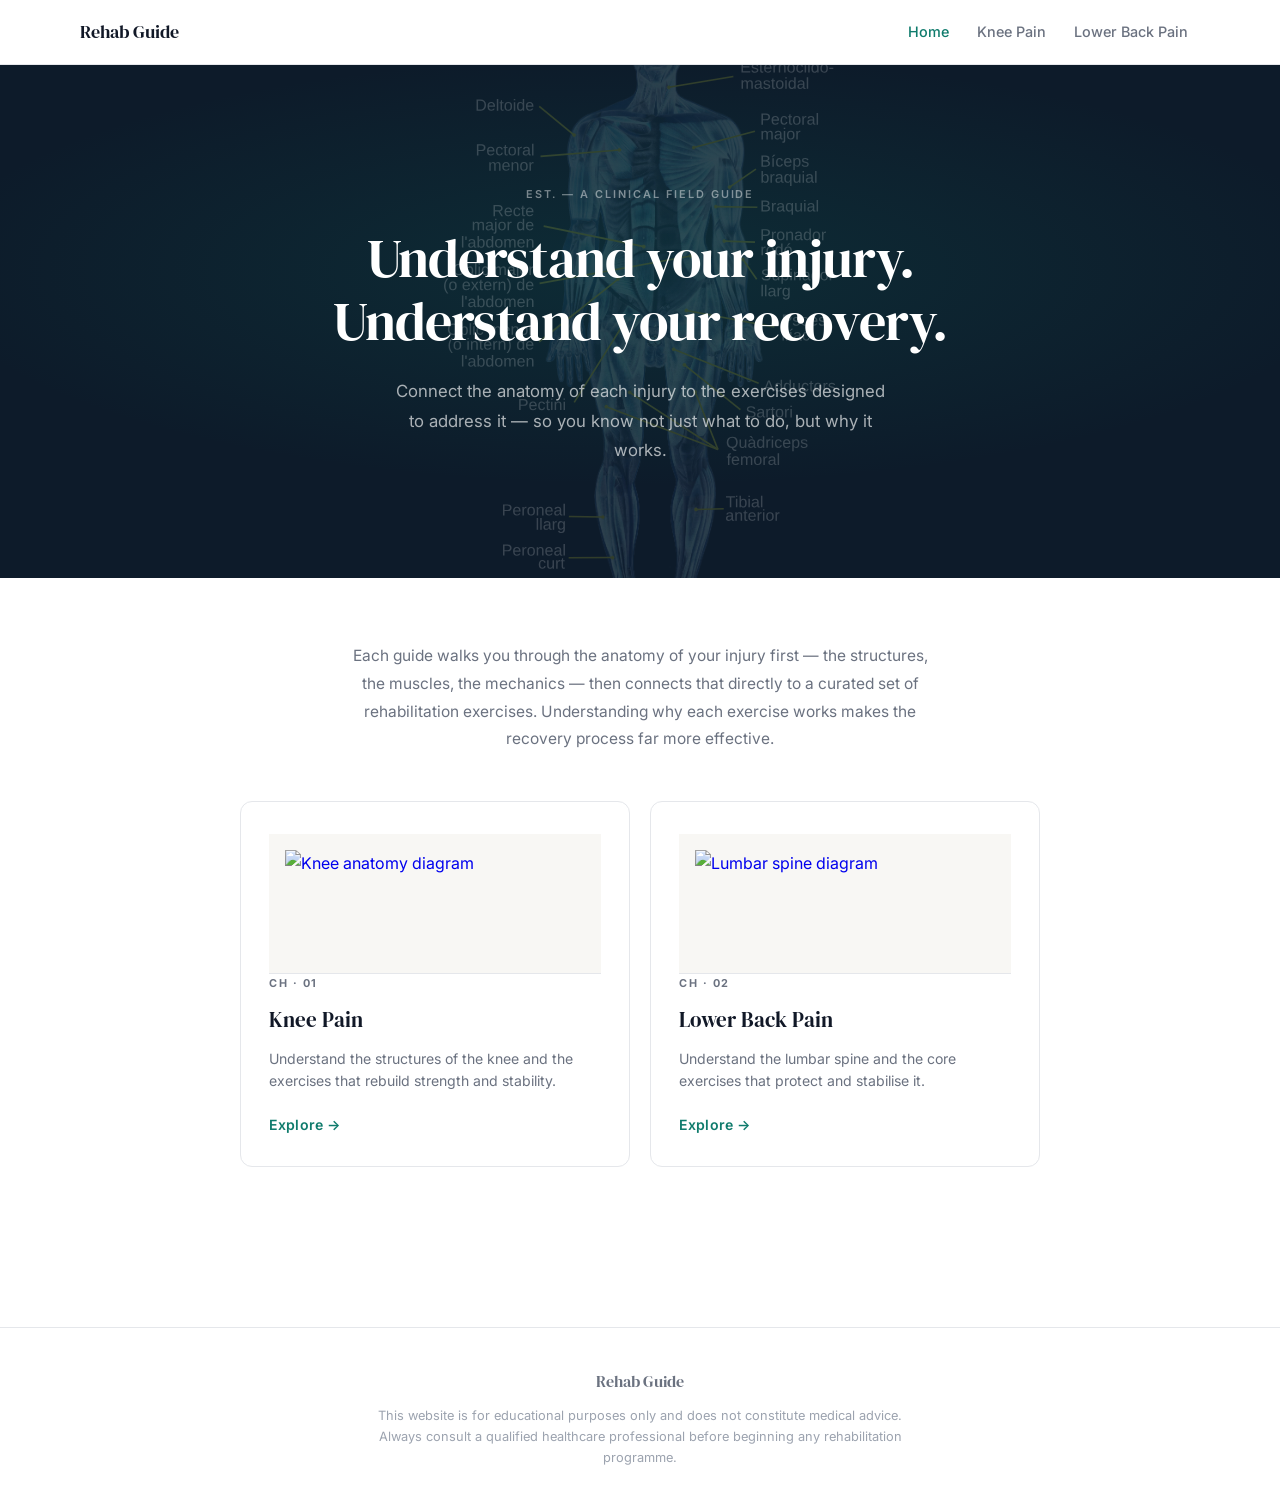
==== commit 6e144c5b: "Add ghosted muscle map background to homepage hero Uses locally-stored SVG with CSS filter: invert +" ====
--- a/index.html
+++ b/index.html
@@ -30,7 +30,8 @@
   </nav>
 
   <main>
-    <div class="home-hero-wrapper" style="background-image: radial-gradient(ellipse 80% 60% at 50% 40%, rgba(15,123,108,0.18) 0%, transparent 70%), url(&quot;data:image/svg+xml,%3Csvg width='40' height='40' viewBox='0 0 40 40' xmlns='http://www.w3.org/2000/svg'%3E%3Cpath d='M0 40L40 0' stroke='rgba(255,255,255,0.025)' stroke-width='1'/%3E%3C/svg%3E&quot;);">
+    <div class="home-hero-wrapper">
+      <img class="hero-muscle-bg" src="muscle-map.svg" alt="" aria-hidden="true" />
       <div class="home-hero">
         <div class="hero-eyebrow">Est. — A clinical field guide</div>
         <h1>Understand your injury.<br>Understand your recovery.</h1>
@@ -45,7 +46,7 @@
       <div class="injury-cards">
 
         <a href="knee-pain.html" class="injury-card fade-in-section">
-          <img class="card-cover-img" src="https://upload.wikimedia.org/wikipedia/commons/thumb/1/16/Knee_diagram.svg/240px-Knee_diagram.svg.png" alt="Knee anatomy diagram" loading="lazy" />
+          <img class="card-cover-img" src="https://teachmeanatomy.info/wp-content/uploads/Ligaments-of-the-Knee-Joint-Collateral-Cruciate-Menisci.jpg" alt="Knee anatomy diagram" loading="lazy" />
           <span class="card-chapter">CH · 01</span>
           <h2>Knee Pain</h2>
           <p>Understand the structures of the knee and the exercises that rebuild strength and stability.</p>
--- a/styles.css
+++ b/styles.css
@@ -89,10 +89,25 @@
 .home-hero-wrapper {
   background-color: #0d1b2a;
   background-image:
-    radial-gradient(ellipse 80% 60% at 50% 40%, rgba(15,123,108,0.18) 0%, transparent 70%),
-    url("data:image/svg+xml,%3Csvg width='40' height='40' viewBox='0 0 40 40' xmlns='http://www.w3.org/2000/svg'%3E%3Cpath d='M0 40L40 0' stroke='rgba(255,255,255,0.025)' stroke-width='1'/%3E%3C/svg%3E");
+    radial-gradient(ellipse 80% 60% at 50% 40%, rgba(15,123,108,0.18) 0%, transparent 70%);
   padding: 120px 40px 112px;
   text-align: center;
+  position: relative;
+  overflow: hidden;
+}
+
+.hero-muscle-bg {
+  position: absolute;
+  top: 50%;
+  left: 50%;
+  transform: translate(-50%, -50%);
+  height: 130%;
+  width: auto;
+  opacity: 0.18;
+  pointer-events: none;
+  user-select: none;
+  filter: invert(1);
+  mix-blend-mode: screen;
 }
 
 .home-hero {
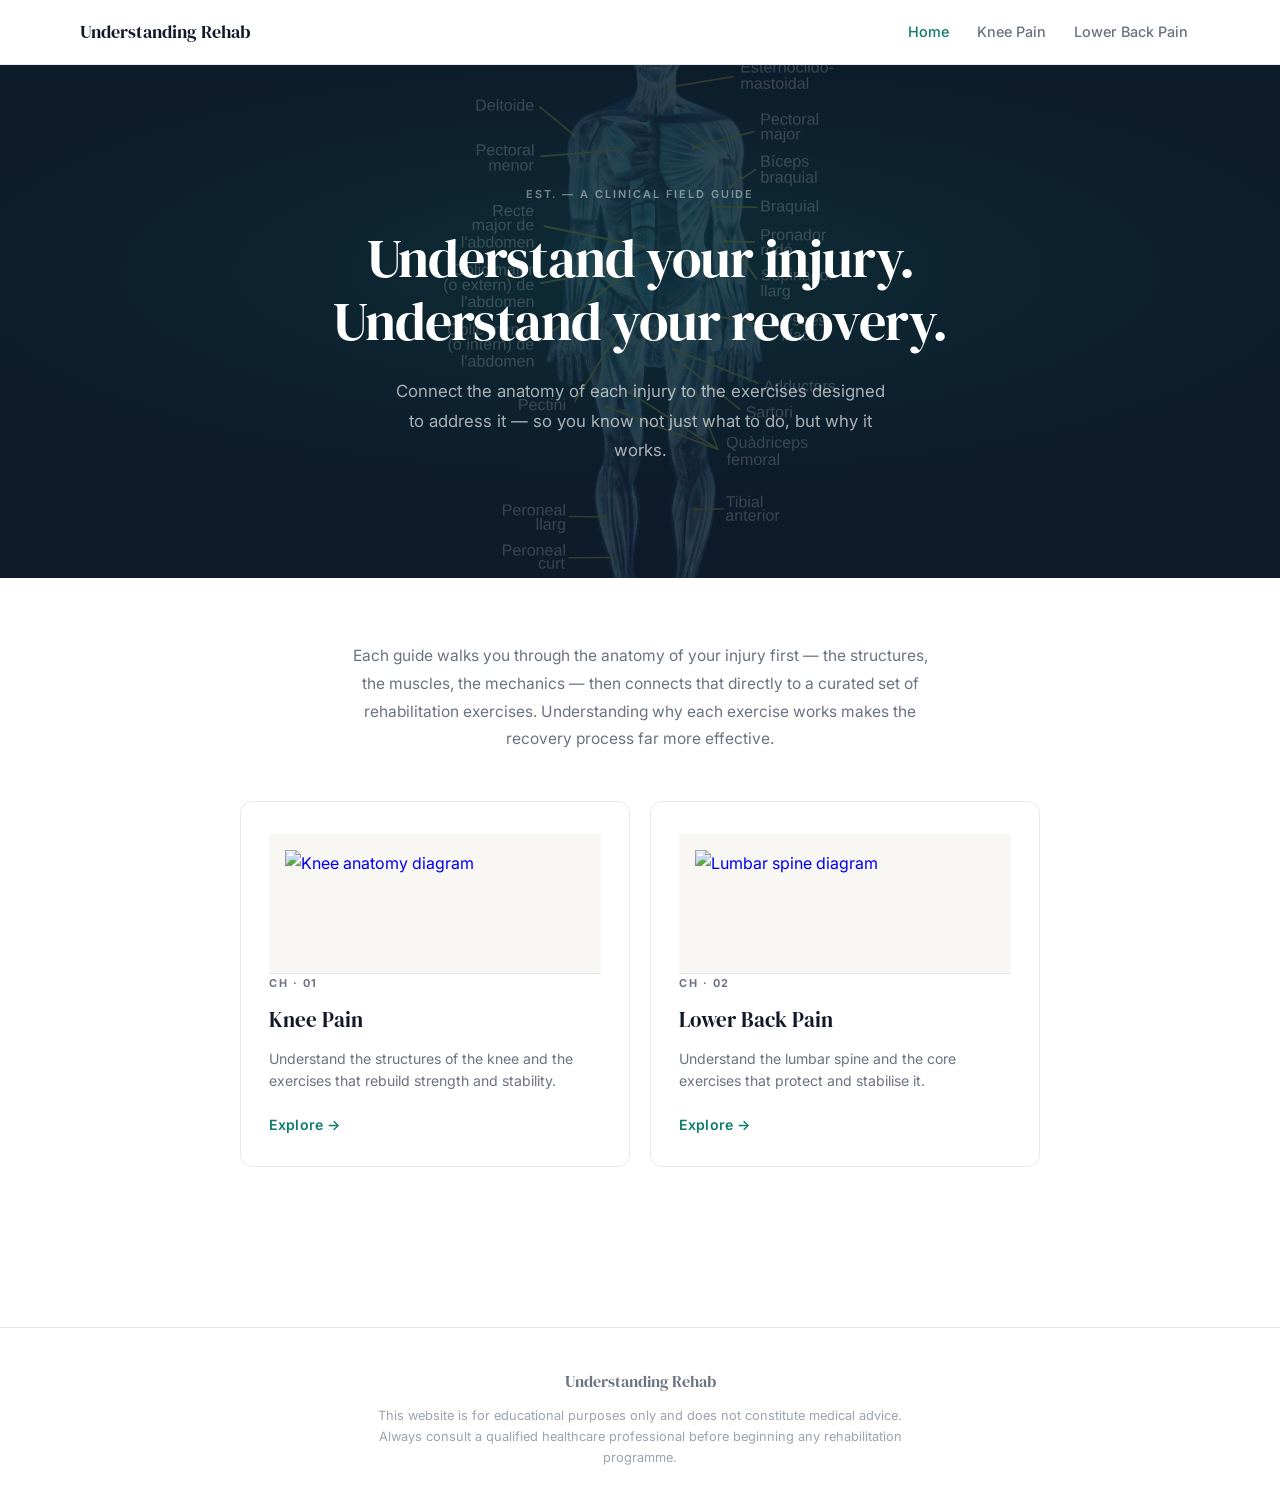
==== commit be60ce8e: "Rename site from "Rehab Guide" to "Understanding Rehab" Updates all page titles, nav brand, and foot" ====
--- a/index.html
+++ b/index.html
@@ -3,7 +3,7 @@
 <head>
   <meta charset="UTF-8" />
   <meta name="viewport" content="width=device-width, initial-scale=1.0" />
-  <title>Rehab Guide — Understand Your Recovery</title>
+  <title>Understanding Rehab — Understand Your Recovery</title>
   <link rel="preconnect" href="https://fonts.googleapis.com">
   <link rel="preconnect" href="https://fonts.gstatic.com" crossorigin>
   <link href="https://fonts.googleapis.com/css2?family=DM+Serif+Display&family=Inter:ital,wght@0,400;0,500;0,600;0,700;1,400&display=swap" rel="stylesheet">
@@ -13,7 +13,7 @@
 
   <nav>
     <div class="nav-inner">
-      <a href="index.html" class="nav-brand">Rehab Guide</a>
+      <a href="index.html" class="nav-brand">Understanding Rehab</a>
       <button class="nav-hamburger" aria-label="Toggle navigation" aria-expanded="false">
         <svg width="22" height="22" viewBox="0 0 22 22" fill="none" xmlns="http://www.w3.org/2000/svg" aria-hidden="true">
           <rect y="4" width="22" height="2" rx="1" fill="currentColor"/>
@@ -66,7 +66,7 @@
   </main>
 
   <footer>
-    <p class="footer-brand">Rehab Guide</p>
+    <p class="footer-brand">Understanding Rehab</p>
     <p class="footer-disclaimer">This website is for educational purposes only and does not constitute medical advice. Always consult a qualified healthcare professional before beginning any rehabilitation programme.</p>
   </footer>
 
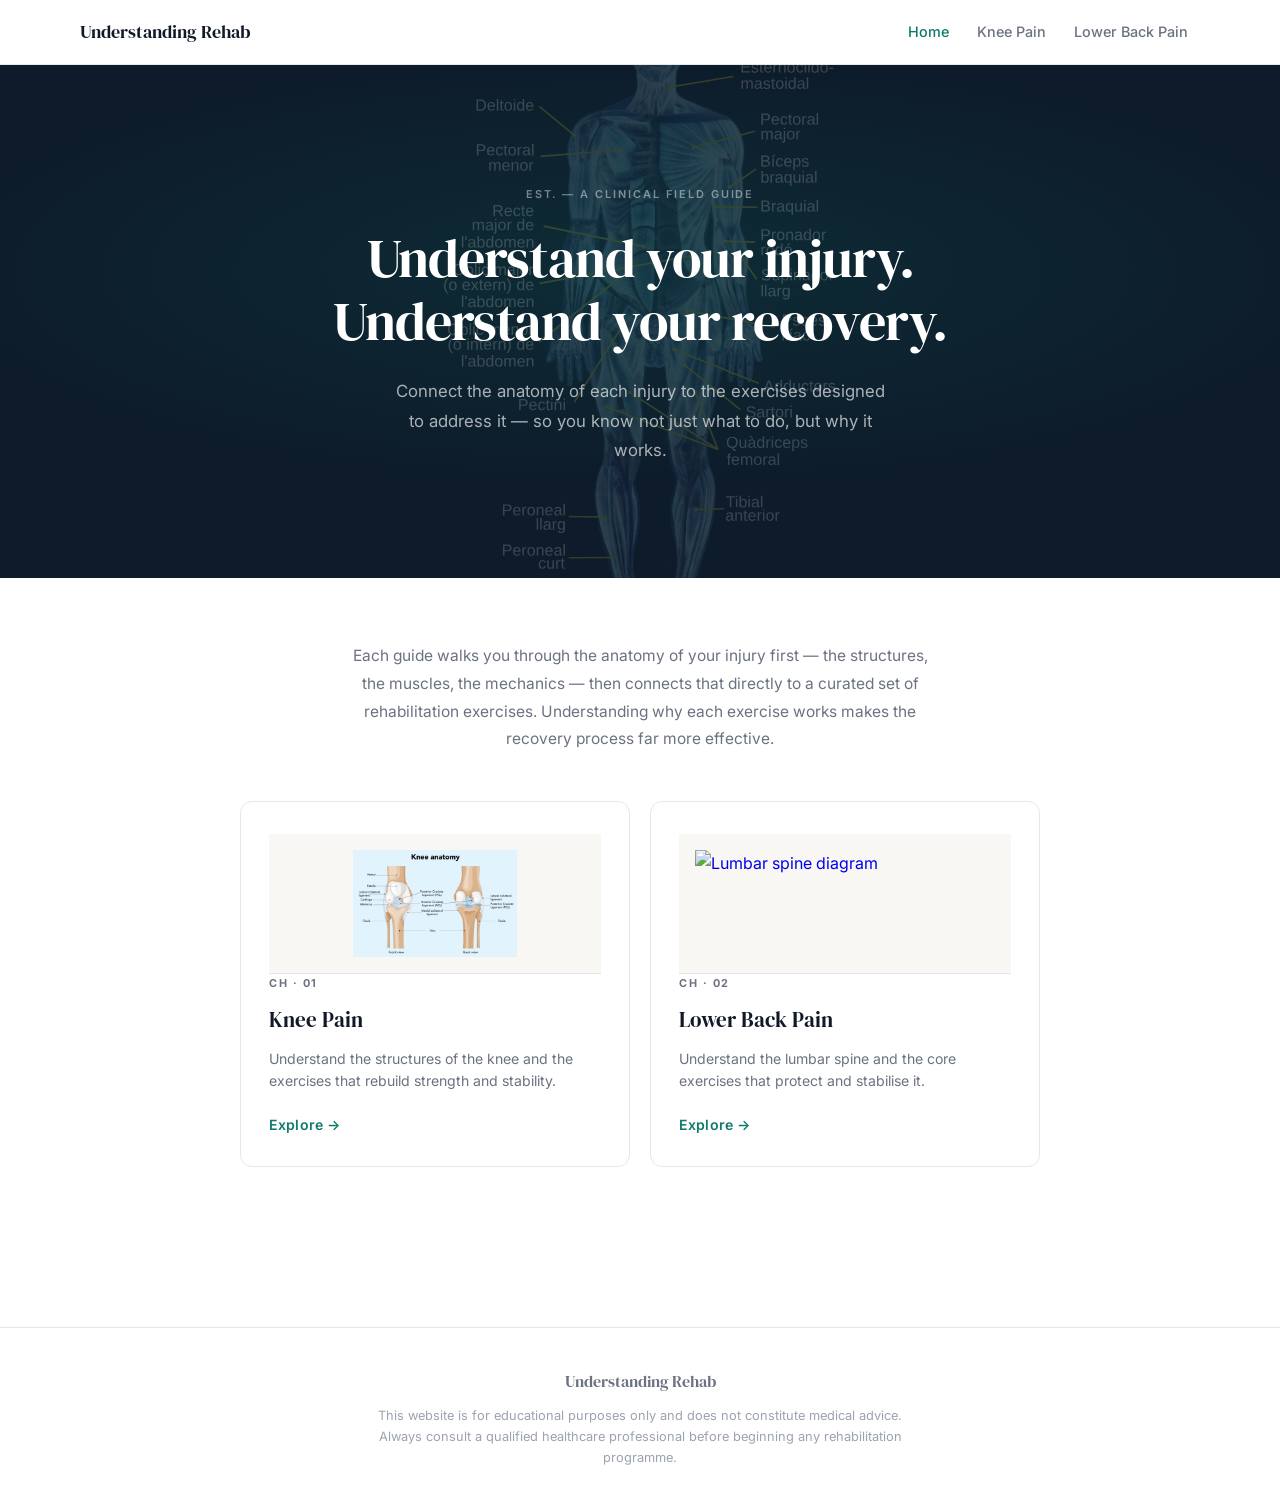
==== commit debff7c4: "Add lumbar vertebrae figure and replace knee card image Inserts a labelled L1–L5 diagram below the o" ====
--- a/index.html
+++ b/index.html
@@ -46,7 +46,7 @@
       <div class="injury-cards">
 
         <a href="knee-pain.html" class="injury-card fade-in-section">
-          <img class="card-cover-img" src="https://teachmeanatomy.info/wp-content/uploads/Ligaments-of-the-Knee-Joint-Collateral-Cruciate-Menisci.jpg" alt="Knee anatomy diagram" loading="lazy" />
+          <img class="card-cover-img" src="images/knee-anatomy.jpg" alt="Knee anatomy diagram showing front and back view with labelled structures" loading="lazy" />
           <span class="card-chapter">CH · 01</span>
           <h2>Knee Pain</h2>
           <p>Understand the structures of the knee and the exercises that rebuild strength and stability.</p>
--- a/styles.css
+++ b/styles.css
@@ -315,6 +315,10 @@
   object-fit: contain;
   background-color: #eeecea;
   display: block;
+}
+
+.muscle-thumbnail--wide {
+  height: 150px;
 }
 
 .muscle-text {
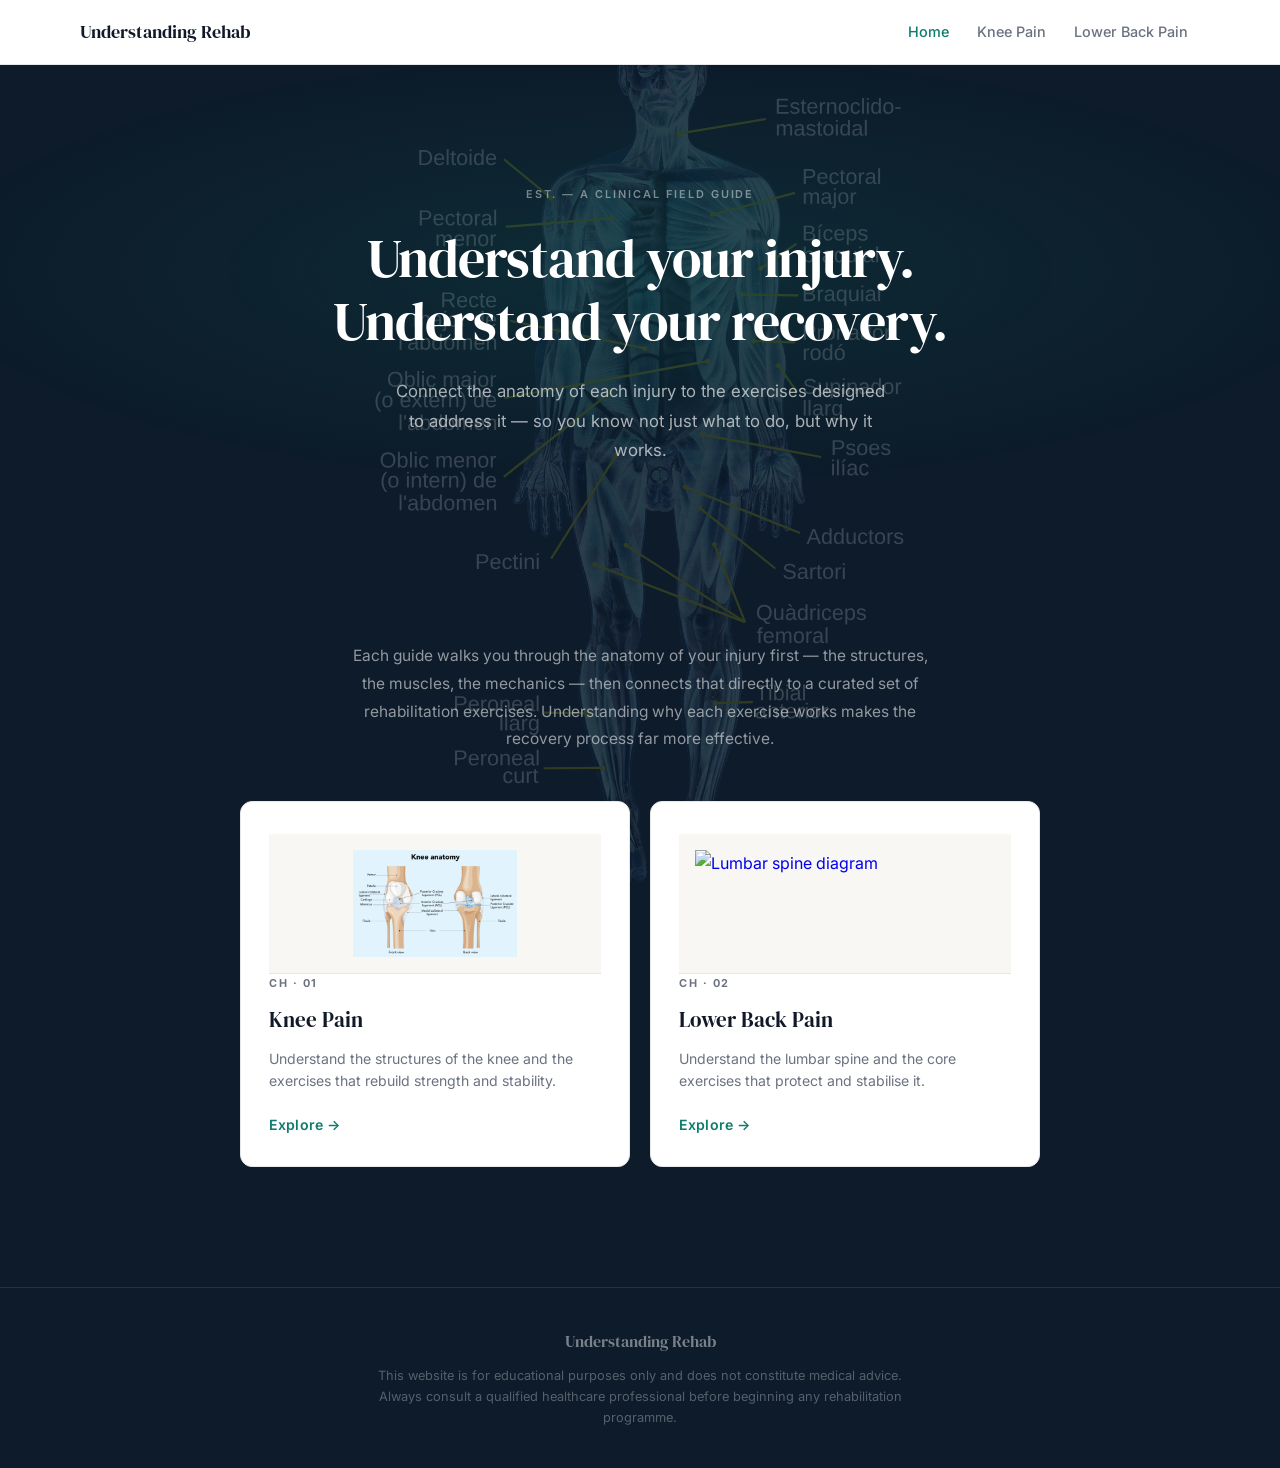
==== commit 8e2bb6d3: "Extend homepage dark background to full page with fixed muscle map Dark navy fills the entire homepa" ====
--- a/index.html
+++ b/index.html
@@ -9,7 +9,7 @@
   <link href="https://fonts.googleapis.com/css2?family=DM+Serif+Display&family=Inter:ital,wght@0,400;0,500;0,600;0,700;1,400&display=swap" rel="stylesheet">
   <link rel="stylesheet" href="styles.css" />
 </head>
-<body>
+<body class="home-page">
 
   <nav>
     <div class="nav-inner">
@@ -30,8 +30,8 @@
   </nav>
 
   <main>
+    <img class="hero-muscle-bg" src="muscle-map.svg" alt="" aria-hidden="true" />
     <div class="home-hero-wrapper">
-      <img class="hero-muscle-bg" src="muscle-map.svg" alt="" aria-hidden="true" />
       <div class="home-hero">
         <div class="hero-eyebrow">Est. — A clinical field guide</div>
         <h1>Understand your injury.<br>Understand your recovery.</h1>
--- a/styles.css
+++ b/styles.css
@@ -138,6 +138,55 @@
   line-height: 1.78;
   max-width: 500px;
   margin: 0 auto;
+}
+
+/* ===== Homepage Full-Page Dark Mode ===== */
+.home-page {
+  background-color: #0d1b2a;
+}
+
+.home-page .hero-muscle-bg {
+  position: fixed;
+  top: 0;
+  left: 0;
+  width: 100vw;
+  height: 100vh;
+  object-fit: contain;
+  z-index: 0;
+  opacity: 0.18;
+  filter: invert(1);
+  mix-blend-mode: screen;
+  pointer-events: none;
+  user-select: none;
+  transform: none;
+}
+
+.home-page main {
+  position: relative;
+  z-index: 1;
+}
+
+.home-page .home-hero-wrapper {
+  background-color: transparent;
+  background-image: radial-gradient(ellipse 80% 60% at 50% 40%, rgba(15,123,108,0.18) 0%, transparent 70%);
+}
+
+.home-page .how-to-guide-text {
+  color: rgba(255, 255, 255, 0.55);
+}
+
+.home-page footer {
+  background-color: transparent;
+  border-top-color: rgba(255, 255, 255, 0.1);
+  margin-top: 40px;
+}
+
+.home-page .footer-brand {
+  color: rgba(255, 255, 255, 0.45);
+}
+
+.home-page .footer-disclaimer {
+  color: rgba(255, 255, 255, 0.3);
 }
 
 /* ===== Page Layout ===== */
